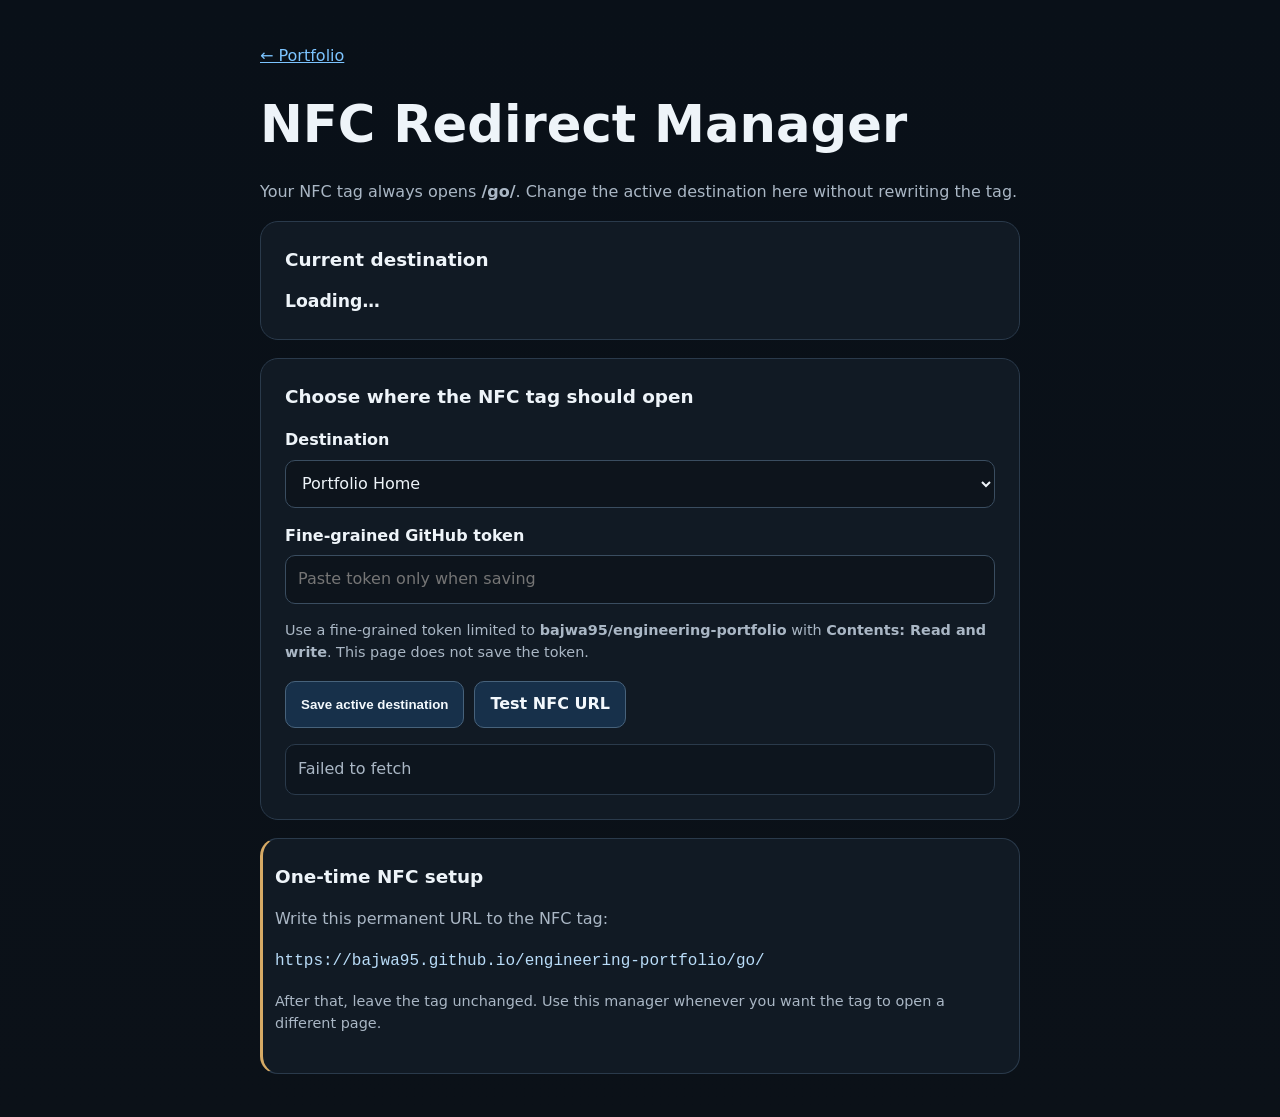
==== admin/index.html @ 786e5805 "Add NFC redirect manager" ====
<!doctype html>
<html lang="en">
<head>
  <meta charset="utf-8">
  <meta name="viewport" content="width=device-width,initial-scale=1">
  <meta name="robots" content="noindex,nofollow">
  <title>NFC Redirect Manager | Garry Engineering Portfolio</title>
  <style>
    :root{--bg:#0b1118;--panel:#111a24;--line:#2a3a4b;--text:#eef4f9;--muted:#aab7c5;--accent:#7cc4ff}
    *{box-sizing:border-box}body{margin:0;background:linear-gradient(180deg,#091018,var(--bg));color:var(--text);font:16px/1.55 system-ui,-apple-system,Segoe UI,Roboto,Arial,sans-serif}
    .wrap{width:min(760px,calc(100% - 30px));margin:44px auto}.card{background:var(--panel);border:1px solid var(--line);border-radius:18px;padding:24px;margin-bottom:18px}
    h1{font-size:clamp(2rem,5vw,3.2rem);margin:0 0 8px}h2{font-size:1.15rem;margin:0 0 14px}.muted{color:var(--muted)}
    label{display:block;font-weight:700;margin:16px 0 7px}select,input{width:100%;min-height:48px;border:1px solid #3a4d60;border-radius:10px;background:#0d141c;color:var(--text);padding:11px 12px;font:inherit}
    button,a.button{display:inline-flex;align-items:center;justify-content:center;min-height:46px;padding:10px 15px;border-radius:10px;border:1px solid #47627b;background:#17304a;color:#f3f8fc;font-weight:800;text-decoration:none;cursor:pointer}
    button:disabled{opacity:.55;cursor:not-allowed}.actions{display:flex;gap:10px;flex-wrap:wrap;margin-top:18px}.status{margin-top:16px;padding:12px;border-radius:10px;background:#0d151e;border:1px solid var(--line);color:var(--muted)}
    code{color:#b9dcf8}.current{font-size:1.08rem}.warning{border-left:3px solid #d6aa65;padding-left:12px}.small{font-size:.9rem}
  </style>
</head>
<body>
  <main class="wrap">
    <p class="muted"><a href="../" style="color:var(--accent)">← Portfolio</a></p>
    <h1>NFC Redirect Manager</h1>
    <p class="muted">Your NFC tag always opens <strong>/go/</strong>. Change the active destination here without rewriting the tag.</p>

    <section class="card">
      <h2>Current destination</h2>
      <div class="current"><strong id="currentLabel">Loading…</strong></div>
      <div class="muted" id="currentUrl"></div>
    </section>

    <section class="card">
      <h2>Choose where the NFC tag should open</h2>
      <label for="preset">Destination</label>
      <select id="preset">
        <option value="https://bajwa95.github.io/engineering-portfolio/">Portfolio Home</option>
        <option value="https://bajwa95.github.io/engineering-portfolio/projects/komo-cnc/">KOMO CNC Case Study</option>
        <option value="https://bajwa95.github.io/engineering-portfolio/projects/central-display/">Central Display Platform</option>
        <option value="https://bajwa95.github.io/engineering-portfolio/projects/roadmoji/">Roadmoji</option>
        <option value="https://bajwa95.github.io/engineering-portfolio/projects/d455-3d-scanner/">D455 3D Scanner</option>
        <option value="https://www.linkedin.com/in/gurwinderjit-singh/">LinkedIn Profile</option>
        <option value="https://github.com/bajwa95">GitHub Profile</option>
        <option value="custom">Custom URL…</option>
      </select>

      <div id="customWrap" hidden>
        <label for="customUrl">Custom URL</label>
        <input id="customUrl" type="url" inputmode="url" placeholder="https://example.com/page">
        <label for="customLabel">Display label</label>
        <input id="customLabel" type="text" placeholder="My custom page">
      </div>

      <label for="token">Fine-grained GitHub token</label>
      <input id="token" type="password" autocomplete="off" spellcheck="false" placeholder="Paste token only when saving">
      <p class="muted small">Use a fine-grained token limited to <strong>bajwa95/engineering-portfolio</strong> with <strong>Contents: Read and write</strong>. This page does not save the token.</p>

      <div class="actions">
        <button id="save" type="button">Save active destination</button>
        <a class="button" href="../go/" target="_blank" rel="noopener">Test NFC URL</a>
      </div>
      <div class="status" id="status" aria-live="polite">Ready.</div>
    </section>

    <section class="card warning">
      <h2>One-time NFC setup</h2>
      <p class="muted">Write this permanent URL to the NFC tag:</p>
      <p><code>https://bajwa95.github.io/engineering-portfolio/go/</code></p>
      <p class="muted small">After that, leave the tag unchanged. Use this manager whenever you want the tag to open a different page.</p>
    </section>
  </main>

  <script>
    const owner="bajwa95", repo="engineering-portfolio", path="go/config.json", branch="main";
    const api=`https://api.github.com/repos/${owner}/${repo}/contents/${path}`;
    const preset=document.getElementById("preset"), customWrap=document.getElementById("customWrap");
    const status=document.getElementById("status"), save=document.getElementById("save");
    let currentSha="";

    const labels={
      "https://bajwa95.github.io/engineering-portfolio/":"Portfolio Home",
      "https://bajwa95.github.io/engineering-portfolio/projects/komo-cnc/":"KOMO CNC Case Study",
      "https://bajwa95.github.io/engineering-portfolio/projects/central-display/":"Central Display Platform",
      "https://bajwa95.github.io/engineering-portfolio/projects/roadmoji/":"Roadmoji",
      "https://bajwa95.github.io/engineering-portfolio/projects/d455-3d-scanner/":"D455 3D Scanner",
      "https://www.linkedin.com/in/gurwinderjit-singh/":"LinkedIn Profile",
      "https://github.com/bajwa95":"GitHub Profile"
    };
    const decodeBase64Utf8=value=>new TextDecoder().decode(Uint8Array.from(atob(value.replace(/\n/g,"")),c=>c.charCodeAt(0)));
    const encodeBase64Utf8=value=>{
      const bytes=new TextEncoder().encode(value); let s="";
      bytes.forEach(b=>s+=String.fromCharCode(b)); return btoa(s);
    };
    async function loadCurrent(){
      try{
        const r=await fetch(api+"?ref="+branch+"&t="+Date.now(),{headers:{"Accept":"application/vnd.github+json"}});
        if(!r.ok) throw new Error("Could not read redirect config");
        const f=await r.json(); currentSha=f.sha;
        const cfg=JSON.parse(decodeBase64Utf8(f.content));
        document.getElementById("currentLabel").textContent=cfg.label||"Selected page";
        document.getElementById("currentUrl").textContent=cfg.target||"";
        if(labels[cfg.target]) preset.value=cfg.target; else {preset.value="custom"; customWrap.hidden=false; document.getElementById("customUrl").value=cfg.target||""; document.getElementById("customLabel").value=cfg.label||"";}
      }catch(e){status.textContent=e.message;}
    }
    preset.addEventListener("change",()=>{customWrap.hidden=preset.value!=="custom";});
    save.addEventListener("click",async()=>{
      const token=document.getElementById("token").value.trim();
      let target=preset.value, label=labels[target]||"Selected page";
      if(target==="custom"){target=document.getElementById("customUrl").value.trim(); label=document.getElementById("customLabel").value.trim()||"Custom page";}
      if(!/^https?:\/\//i.test(target)){status.textContent="Enter a valid http:// or https:// URL.";return;}
      if(!token){status.textContent="Paste your fine-grained GitHub token before saving.";return;}
      save.disabled=true; status.textContent="Saving…";
      try{
        const check=await fetch(api+"?ref="+branch+"&t="+Date.now(),{headers:{"Accept":"application/vnd.github+json"}});
        if(!check.ok) throw new Error("Could not refresh the current config");
        const latest=await check.json(); currentSha=latest.sha;
        const payload=JSON.stringify({label,target,updated_at:new Date().toISOString()},null,2)+"\n";
        const r=await fetch(api,{method:"PUT",headers:{"Accept":"application/vnd.github+json","Authorization":"Bearer "+token,"Content-Type":"application/json"},body:JSON.stringify({message:"Update NFC redirect destination",content:encodeBase64Utf8(payload),sha:currentSha,branch})});
        if(!r.ok){const err=await r.json().catch(()=>({}));throw new Error(err.message||("GitHub returned "+r.status));}
        const data=await r.json(); currentSha=data.content.sha;
        document.getElementById("currentLabel").textContent=label;
        document.getElementById("currentUrl").textContent=target;
        document.getElementById("token").value="";
        status.textContent="Saved. The NFC URL now points to: "+label;
      }catch(e){status.textContent="Save failed: "+e.message;}
      finally{save.disabled=false;}
    });
    loadCurrent();
  </script>
</body>
</html>
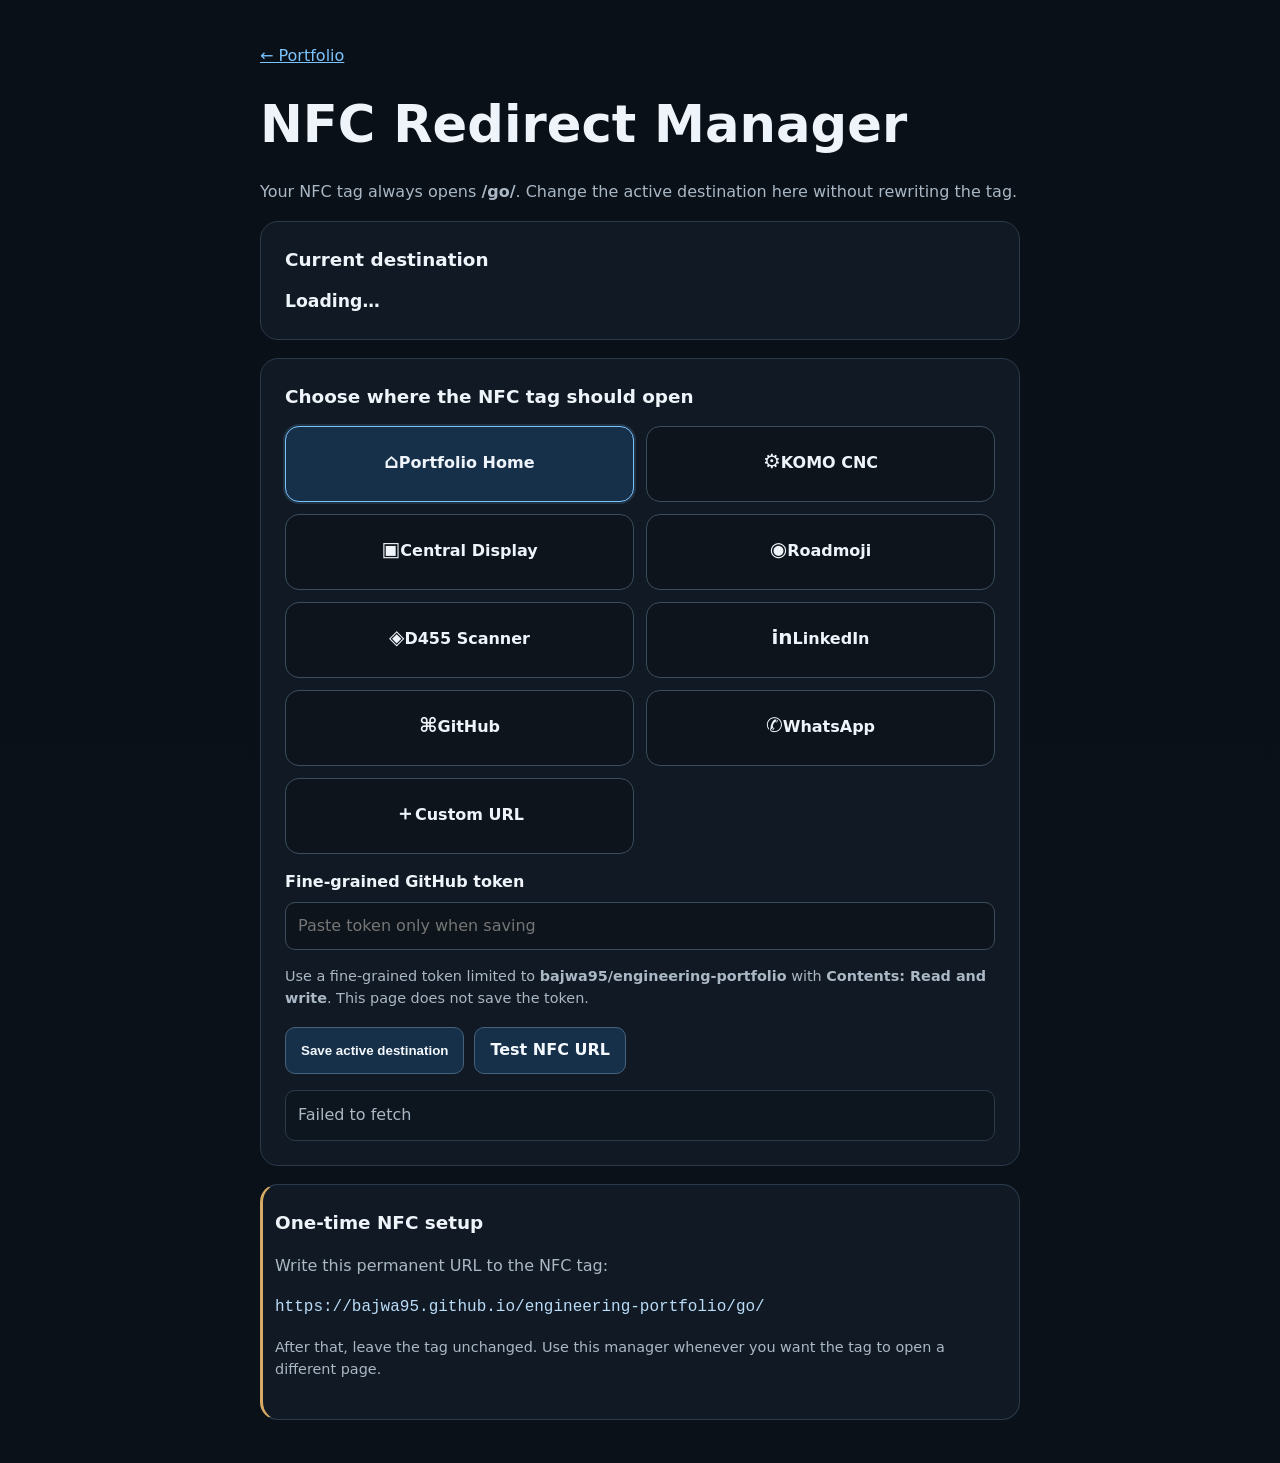
==== commit d5d27687: "Use mobile destination tiles and add WhatsApp redirect" ====
--- a/admin/index.html
+++ b/admin/index.html
@@ -10,10 +10,16 @@
     *{box-sizing:border-box}body{margin:0;background:linear-gradient(180deg,#091018,var(--bg));color:var(--text);font:16px/1.55 system-ui,-apple-system,Segoe UI,Roboto,Arial,sans-serif}
     .wrap{width:min(760px,calc(100% - 30px));margin:44px auto}.card{background:var(--panel);border:1px solid var(--line);border-radius:18px;padding:24px;margin-bottom:18px}
     h1{font-size:clamp(2rem,5vw,3.2rem);margin:0 0 8px}h2{font-size:1.15rem;margin:0 0 14px}.muted{color:var(--muted)}
-    label{display:block;font-weight:700;margin:16px 0 7px}select,input{width:100%;min-height:48px;border:1px solid #3a4d60;border-radius:10px;background:#0d141c;color:var(--text);padding:11px 12px;font:inherit}
+    label{display:block;font-weight:700;margin:16px 0 7px}input{width:100%;min-height:48px;border:1px solid #3a4d60;border-radius:10px;background:#0d141c;color:var(--text);padding:11px 12px;font:inherit}
     button,a.button{display:inline-flex;align-items:center;justify-content:center;min-height:46px;padding:10px 15px;border-radius:10px;border:1px solid #47627b;background:#17304a;color:#f3f8fc;font-weight:800;text-decoration:none;cursor:pointer}
     button:disabled{opacity:.55;cursor:not-allowed}.actions{display:flex;gap:10px;flex-wrap:wrap;margin-top:18px}.status{margin-top:16px;padding:12px;border-radius:10px;background:#0d151e;border:1px solid var(--line);color:var(--muted)}
     code{color:#b9dcf8}.current{font-size:1.08rem}.warning{border-left:3px solid #d6aa65;padding-left:12px}.small{font-size:.9rem}
+    .tile-grid{display:grid;grid-template-columns:repeat(2,minmax(0,1fr));gap:12px;margin-top:10px}
+    .tile{min-height:76px;padding:12px;border-radius:14px;border:1px solid #3a4d60;background:#0d141c;color:#eef4f9;font:inherit;font-weight:800;text-align:center;cursor:pointer;transition:.18s ease}
+    .tile:hover{border-color:var(--accent);background:#13202d}
+    .tile.active{border-color:var(--accent);background:#17304a;box-shadow:0 0 0 2px rgba(124,196,255,.15)}
+    .tile-icon{display:block;font-size:1.25rem;margin-bottom:4px}
+    @media(max-width:480px){.wrap{margin:24px auto}.card{padding:18px}.tile-grid{grid-template-columns:1fr 1fr}.tile{min-height:70px;padding:10px 8px;font-size:.92rem}}
   </style>
 </head>
 <body>
@@ -30,17 +36,18 @@
 
     <section class="card">
       <h2>Choose where the NFC tag should open</h2>
-      <label for="preset">Destination</label>
-      <select id="preset">
-        <option value="https://bajwa95.github.io/engineering-portfolio/">Portfolio Home</option>
-        <option value="https://bajwa95.github.io/engineering-portfolio/projects/komo-cnc/">KOMO CNC Case Study</option>
-        <option value="https://bajwa95.github.io/engineering-portfolio/projects/central-display/">Central Display Platform</option>
-        <option value="https://bajwa95.github.io/engineering-portfolio/projects/roadmoji/">Roadmoji</option>
-        <option value="https://bajwa95.github.io/engineering-portfolio/projects/d455-3d-scanner/">D455 3D Scanner</option>
-        <option value="https://www.linkedin.com/in/gurwinderjit-singh/">LinkedIn Profile</option>
-        <option value="https://github.com/bajwa95">GitHub Profile</option>
-        <option value="custom">Custom URL…</option>
-      </select>
+
+      <div class="tile-grid" id="presetGrid" aria-label="Destination choices">
+        <button type="button" class="tile active" data-value="https://bajwa95.github.io/engineering-portfolio/"><span class="tile-icon">⌂</span>Portfolio Home</button>
+        <button type="button" class="tile" data-value="https://bajwa95.github.io/engineering-portfolio/projects/komo-cnc/"><span class="tile-icon">⚙</span>KOMO CNC</button>
+        <button type="button" class="tile" data-value="https://bajwa95.github.io/engineering-portfolio/projects/central-display/"><span class="tile-icon">▣</span>Central Display</button>
+        <button type="button" class="tile" data-value="https://bajwa95.github.io/engineering-portfolio/projects/roadmoji/"><span class="tile-icon">◉</span>Roadmoji</button>
+        <button type="button" class="tile" data-value="https://bajwa95.github.io/engineering-portfolio/projects/d455-3d-scanner/"><span class="tile-icon">◈</span>D455 Scanner</button>
+        <button type="button" class="tile" data-value="https://www.linkedin.com/in/gurwinderjit-singh/"><span class="tile-icon">in</span>LinkedIn</button>
+        <button type="button" class="tile" data-value="https://github.com/bajwa95"><span class="tile-icon">⌘</span>GitHub</button>
+        <button type="button" class="tile" data-value="https://wa.me/1607109790?text=Hi%20Garry"><span class="tile-icon">✆</span>WhatsApp</button>
+        <button type="button" class="tile" data-value="custom"><span class="tile-icon">＋</span>Custom URL</button>
+      </div>
 
       <div id="customWrap" hidden>
         <label for="customUrl">Custom URL</label>
@@ -71,9 +78,11 @@
   <script>
     const owner="bajwa95", repo="engineering-portfolio", path="go/config.json", branch="main";
     const api=`https://api.github.com/repos/${owner}/${repo}/contents/${path}`;
-    const preset=document.getElementById("preset"), customWrap=document.getElementById("customWrap");
+    const customWrap=document.getElementById("customWrap");
+    const tiles=[...document.querySelectorAll(".tile")];
     const status=document.getElementById("status"), save=document.getElementById("save");
     let currentSha="";
+    let selectedValue="https://bajwa95.github.io/engineering-portfolio/";
 
     const labels={
       "https://bajwa95.github.io/engineering-portfolio/":"Portfolio Home",
@@ -82,13 +91,26 @@
       "https://bajwa95.github.io/engineering-portfolio/projects/roadmoji/":"Roadmoji",
       "https://bajwa95.github.io/engineering-portfolio/projects/d455-3d-scanner/":"D455 3D Scanner",
       "https://www.linkedin.com/in/gurwinderjit-singh/":"LinkedIn Profile",
-      "https://github.com/bajwa95":"GitHub Profile"
+      "https://github.com/bajwa95":"GitHub Profile",
+      "https://wa.me/1607109790?text=Hi%20Garry":"WhatsApp — Hi Garry"
     };
+
+    function setSelectedTile(value){
+      selectedValue=value;
+      tiles.forEach(tile=>tile.classList.toggle("active",tile.dataset.value===value));
+      customWrap.hidden=value!=="custom";
+    }
+
+    tiles.forEach(tile=>{
+      tile.addEventListener("click",()=>setSelectedTile(tile.dataset.value));
+    });
+
     const decodeBase64Utf8=value=>new TextDecoder().decode(Uint8Array.from(atob(value.replace(/\n/g,"")),c=>c.charCodeAt(0)));
     const encodeBase64Utf8=value=>{
       const bytes=new TextEncoder().encode(value); let s="";
       bytes.forEach(b=>s+=String.fromCharCode(b)); return btoa(s);
     };
+
     async function loadCurrent(){
       try{
         const r=await fetch(api+"?ref="+branch+"&t="+Date.now(),{headers:{"Accept":"application/vnd.github+json"}});
@@ -97,14 +119,22 @@
         const cfg=JSON.parse(decodeBase64Utf8(f.content));
         document.getElementById("currentLabel").textContent=cfg.label||"Selected page";
         document.getElementById("currentUrl").textContent=cfg.target||"";
-        if(labels[cfg.target]) preset.value=cfg.target; else {preset.value="custom"; customWrap.hidden=false; document.getElementById("customUrl").value=cfg.target||""; document.getElementById("customLabel").value=cfg.label||"";}
+        if(labels[cfg.target]) setSelectedTile(cfg.target);
+        else{
+          setSelectedTile("custom");
+          document.getElementById("customUrl").value=cfg.target||"";
+          document.getElementById("customLabel").value=cfg.label||"";
+        }
       }catch(e){status.textContent=e.message;}
     }
-    preset.addEventListener("change",()=>{customWrap.hidden=preset.value!=="custom";});
+
     save.addEventListener("click",async()=>{
       const token=document.getElementById("token").value.trim();
-      let target=preset.value, label=labels[target]||"Selected page";
-      if(target==="custom"){target=document.getElementById("customUrl").value.trim(); label=document.getElementById("customLabel").value.trim()||"Custom page";}
+      let target=selectedValue, label=labels[target]||"Selected page";
+      if(target==="custom"){
+        target=document.getElementById("customUrl").value.trim();
+        label=document.getElementById("customLabel").value.trim()||"Custom page";
+      }
       if(!/^https?:\/\//i.test(target)){status.textContent="Enter a valid http:// or https:// URL.";return;}
       if(!token){status.textContent="Paste your fine-grained GitHub token before saving.";return;}
       save.disabled=true; status.textContent="Saving…";
@@ -123,6 +153,7 @@
       }catch(e){status.textContent="Save failed: "+e.message;}
       finally{save.disabled=false;}
     });
+
     loadCurrent();
   </script>
 </body>
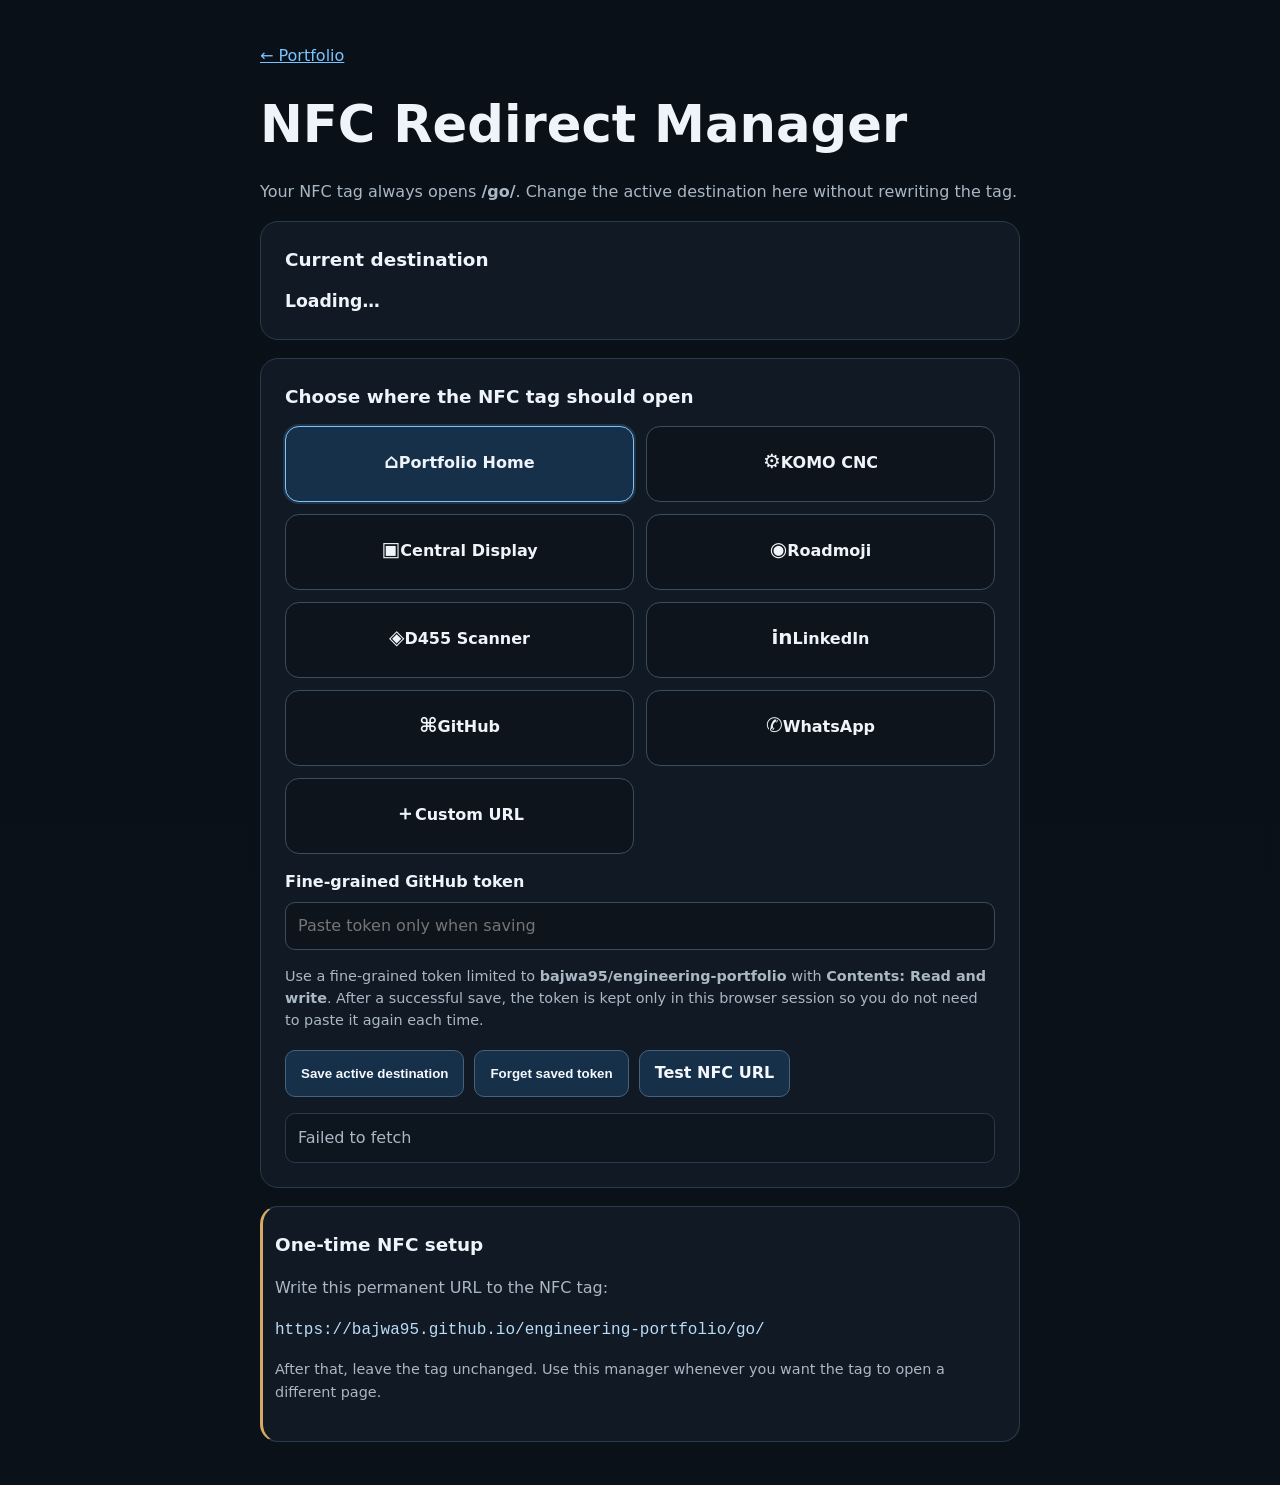
==== commit d2c0e2d2: "Remember NFC admin token for browser session" ====
--- a/admin/index.html
+++ b/admin/index.html
@@ -45,7 +45,7 @@
         <button type="button" class="tile" data-value="https://bajwa95.github.io/engineering-portfolio/projects/d455-3d-scanner/"><span class="tile-icon">◈</span>D455 Scanner</button>
         <button type="button" class="tile" data-value="https://www.linkedin.com/in/gurwinderjit-singh/"><span class="tile-icon">in</span>LinkedIn</button>
         <button type="button" class="tile" data-value="https://github.com/bajwa95"><span class="tile-icon">⌘</span>GitHub</button>
-        <button type="button" class="tile" data-value="https://wa.me/1607109790?text=Hi%20Garry"><span class="tile-icon">✆</span>WhatsApp</button>
+        <button type="button" class="tile" data-value="https://wa.me/16047109790?text=Hi%20Garry"><span class="tile-icon">✆</span>WhatsApp</button>
         <button type="button" class="tile" data-value="custom"><span class="tile-icon">＋</span>Custom URL</button>
       </div>
 
@@ -58,10 +58,11 @@
 
       <label for="token">Fine-grained GitHub token</label>
       <input id="token" type="password" autocomplete="off" spellcheck="false" placeholder="Paste token only when saving">
-      <p class="muted small">Use a fine-grained token limited to <strong>bajwa95/engineering-portfolio</strong> with <strong>Contents: Read and write</strong>. This page does not save the token.</p>
+      <p class="muted small">Use a fine-grained token limited to <strong>bajwa95/engineering-portfolio</strong> with <strong>Contents: Read and write</strong>. After a successful save, the token is kept only in this browser session so you do not need to paste it again each time.</p>
 
       <div class="actions">
         <button id="save" type="button">Save active destination</button>
+        <button id="forgetToken" type="button">Forget saved token</button>
         <a class="button" href="../go/" target="_blank" rel="noopener">Test NFC URL</a>
       </div>
       <div class="status" id="status" aria-live="polite">Ready.</div>
@@ -80,9 +81,17 @@
     const api=`https://api.github.com/repos/${owner}/${repo}/contents/${path}`;
     const customWrap=document.getElementById("customWrap");
     const tiles=[...document.querySelectorAll(".tile")];
-    const status=document.getElementById("status"), save=document.getElementById("save");
+    const status=document.getElementById("status"), save=document.getElementById("save"), forgetToken=document.getElementById("forgetToken"), tokenInput=document.getElementById("token");
     let currentSha="";
     let selectedValue="https://bajwa95.github.io/engineering-portfolio/";
+    const SESSION_TOKEN_KEY="engineeringPortfolioGithubToken";
+    try{
+      const savedToken=sessionStorage.getItem(SESSION_TOKEN_KEY);
+      if(savedToken){
+        tokenInput.value=savedToken;
+        status.textContent="GitHub token loaded for this browser session.";
+      }
+    }catch(e){}
 
     const labels={
       "https://bajwa95.github.io/engineering-portfolio/":"Portfolio Home",
@@ -92,7 +101,7 @@
       "https://bajwa95.github.io/engineering-portfolio/projects/d455-3d-scanner/":"D455 3D Scanner",
       "https://www.linkedin.com/in/gurwinderjit-singh/":"LinkedIn Profile",
       "https://github.com/bajwa95":"GitHub Profile",
-      "https://wa.me/1607109790?text=Hi%20Garry":"WhatsApp — Hi Garry"
+      "https://wa.me/16047109790?text=Hi%20Garry":"WhatsApp — Hi Garry"
     };
 
     function setSelectedTile(value){
@@ -128,8 +137,14 @@
       }catch(e){status.textContent=e.message;}
     }
 
+    forgetToken.addEventListener("click",()=>{
+      try{sessionStorage.removeItem(SESSION_TOKEN_KEY);}catch(e){}
+      tokenInput.value="";
+      status.textContent="Saved session token cleared.";
+    });
+
     save.addEventListener("click",async()=>{
-      const token=document.getElementById("token").value.trim();
+      const token=tokenInput.value.trim();
       let target=selectedValue, label=labels[target]||"Selected page";
       if(target==="custom"){
         target=document.getElementById("customUrl").value.trim();
@@ -146,10 +161,10 @@
         const r=await fetch(api,{method:"PUT",headers:{"Accept":"application/vnd.github+json","Authorization":"Bearer "+token,"Content-Type":"application/json"},body:JSON.stringify({message:"Update NFC redirect destination",content:encodeBase64Utf8(payload),sha:currentSha,branch})});
         if(!r.ok){const err=await r.json().catch(()=>({}));throw new Error(err.message||("GitHub returned "+r.status));}
         const data=await r.json(); currentSha=data.content.sha;
+        try{sessionStorage.setItem(SESSION_TOKEN_KEY,token);}catch(e){}
         document.getElementById("currentLabel").textContent=label;
         document.getElementById("currentUrl").textContent=target;
-        document.getElementById("token").value="";
-        status.textContent="Saved. The NFC URL now points to: "+label;
+        status.textContent="Saved. The NFC URL now points to: "+label+" · Token kept for this browser session.";
       }catch(e){status.textContent="Save failed: "+e.message;}
       finally{save.disabled=false;}
     });
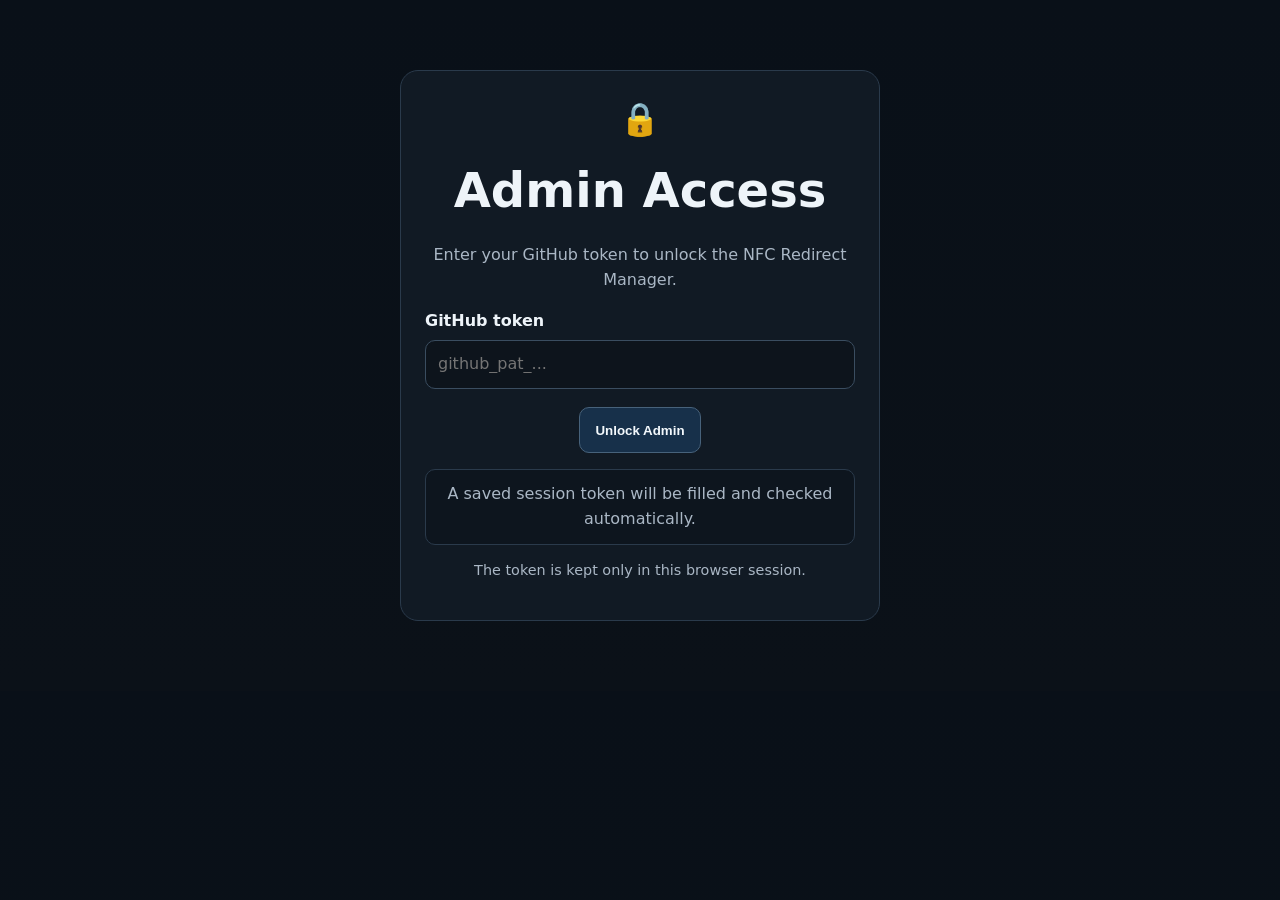
==== commit 749b2e1d: "Gate NFC admin behind validated session token" ====
--- a/admin/index.html
+++ b/admin/index.html
@@ -8,22 +8,37 @@
   <style>
     :root{--bg:#0b1118;--panel:#111a24;--line:#2a3a4b;--text:#eef4f9;--muted:#aab7c5;--accent:#7cc4ff}
     *{box-sizing:border-box}body{margin:0;background:linear-gradient(180deg,#091018,var(--bg));color:var(--text);font:16px/1.55 system-ui,-apple-system,Segoe UI,Roboto,Arial,sans-serif}
-    .wrap{width:min(760px,calc(100% - 30px));margin:44px auto}.card{background:var(--panel);border:1px solid var(--line);border-radius:18px;padding:24px;margin-bottom:18px}
-    h1{font-size:clamp(2rem,5vw,3.2rem);margin:0 0 8px}h2{font-size:1.15rem;margin:0 0 14px}.muted{color:var(--muted)}
-    label{display:block;font-weight:700;margin:16px 0 7px}input{width:100%;min-height:48px;border:1px solid #3a4d60;border-radius:10px;background:#0d141c;color:var(--text);padding:11px 12px;font:inherit}
+    .wrap{width:min(760px,calc(100% - 30px));margin:44px auto}.lock-wrap{width:min(480px,calc(100% - 30px));margin:70px auto}
+    .card{background:var(--panel);border:1px solid var(--line);border-radius:18px;padding:24px;margin-bottom:18px}.lock-card{text-align:center}
+    h1{font-size:clamp(2rem,5vw,3.2rem);margin:0 0 8px}.lock-card h1{font-size:clamp(2rem,7vw,3rem)}h2{font-size:1.15rem;margin:0 0 14px}.muted{color:var(--muted)}
+    label{display:block;font-weight:700;margin:16px 0 7px;text-align:left}input{width:100%;min-height:48px;border:1px solid #3a4d60;border-radius:10px;background:#0d141c;color:var(--text);padding:11px 12px;font:inherit}
     button,a.button{display:inline-flex;align-items:center;justify-content:center;min-height:46px;padding:10px 15px;border-radius:10px;border:1px solid #47627b;background:#17304a;color:#f3f8fc;font-weight:800;text-decoration:none;cursor:pointer}
     button:disabled{opacity:.55;cursor:not-allowed}.actions{display:flex;gap:10px;flex-wrap:wrap;margin-top:18px}.status{margin-top:16px;padding:12px;border-radius:10px;background:#0d151e;border:1px solid var(--line);color:var(--muted)}
     code{color:#b9dcf8}.current{font-size:1.08rem}.warning{border-left:3px solid #d6aa65;padding-left:12px}.small{font-size:.9rem}
     .tile-grid{display:grid;grid-template-columns:repeat(2,minmax(0,1fr));gap:12px;margin-top:10px}
     .tile{min-height:76px;padding:12px;border-radius:14px;border:1px solid #3a4d60;background:#0d141c;color:#eef4f9;font:inherit;font-weight:800;text-align:center;cursor:pointer;transition:.18s ease}
-    .tile:hover{border-color:var(--accent);background:#13202d}
-    .tile.active{border-color:var(--accent);background:#17304a;box-shadow:0 0 0 2px rgba(124,196,255,.15)}
-    .tile-icon{display:block;font-size:1.25rem;margin-bottom:4px}
-    @media(max-width:480px){.wrap{margin:24px auto}.card{padding:18px}.tile-grid{grid-template-columns:1fr 1fr}.tile{min-height:70px;padding:10px 8px;font-size:.92rem}}
+    .tile:hover{border-color:var(--accent);background:#13202d}.tile.active{border-color:var(--accent);background:#17304a;box-shadow:0 0 0 2px rgba(124,196,255,.15)}
+    .tile-icon{display:block;font-size:1.25rem;margin-bottom:4px}[hidden]{display:none!important}
+    @media(max-width:480px){.wrap{margin:24px auto}.lock-wrap{margin:38px auto}.card{padding:18px}.tile{min-height:70px;padding:10px 8px;font-size:.92rem}}
   </style>
 </head>
 <body>
-  <main class="wrap">
+  <main id="lockScreen" class="lock-wrap">
+    <section class="card lock-card">
+      <div style="font-size:2rem;margin-bottom:8px">🔒</div>
+      <h1>Admin Access</h1>
+      <p class="muted">Enter your GitHub token to unlock the NFC Redirect Manager.</p>
+      <label for="unlockToken">GitHub token</label>
+      <input id="unlockToken" type="password" autocomplete="off" spellcheck="false" placeholder="github_pat_...">
+      <div class="actions" style="justify-content:center">
+        <button id="unlock" type="button">Unlock Admin</button>
+      </div>
+      <div class="status" id="lockStatus" aria-live="polite">A saved session token will be filled and checked automatically.</div>
+      <p class="muted small">The token is kept only in this browser session.</p>
+    </section>
+  </main>
+
+  <main id="adminScreen" class="wrap" hidden>
     <p class="muted"><a href="../" style="color:var(--accent)">← Portfolio</a></p>
     <h1>NFC Redirect Manager</h1>
     <p class="muted">Your NFC tag always opens <strong>/go/</strong>. Change the active destination here without rewriting the tag.</p>
@@ -36,7 +51,6 @@
 
     <section class="card">
       <h2>Choose where the NFC tag should open</h2>
-
       <div class="tile-grid" id="presetGrid" aria-label="Destination choices">
         <button type="button" class="tile active" data-value="https://bajwa95.github.io/engineering-portfolio/"><span class="tile-icon">⌂</span>Portfolio Home</button>
         <button type="button" class="tile" data-value="https://bajwa95.github.io/engineering-portfolio/projects/komo-cnc/"><span class="tile-icon">⚙</span>KOMO CNC</button>
@@ -56,13 +70,9 @@
         <input id="customLabel" type="text" placeholder="My custom page">
       </div>
 
-      <label for="token">Fine-grained GitHub token</label>
-      <input id="token" type="password" autocomplete="off" spellcheck="false" placeholder="Paste token only when saving">
-      <p class="muted small">Use a fine-grained token limited to <strong>bajwa95/engineering-portfolio</strong> with <strong>Contents: Read and write</strong>. After a successful save, the token is kept only in this browser session so you do not need to paste it again each time.</p>
-
       <div class="actions">
         <button id="save" type="button">Save active destination</button>
-        <button id="forgetToken" type="button">Forget saved token</button>
+        <button id="lockAdmin" type="button">Lock Admin</button>
         <a class="button" href="../go/" target="_blank" rel="noopener">Test NFC URL</a>
       </div>
       <div class="status" id="status" aria-live="polite">Ready.</div>
@@ -79,19 +89,23 @@
   <script>
     const owner="bajwa95", repo="engineering-portfolio", path="go/config.json", branch="main";
     const api=`https://api.github.com/repos/${owner}/${repo}/contents/${path}`;
+    const repoApi=`https://api.github.com/repos/${owner}/${repo}`;
+    const SESSION_TOKEN_KEY="engineeringPortfolioGithubToken";
+
+    const lockScreen=document.getElementById("lockScreen");
+    const adminScreen=document.getElementById("adminScreen");
+    const unlockToken=document.getElementById("unlockToken");
+    const unlock=document.getElementById("unlock");
+    const lockStatus=document.getElementById("lockStatus");
     const customWrap=document.getElementById("customWrap");
     const tiles=[...document.querySelectorAll(".tile")];
-    const status=document.getElementById("status"), save=document.getElementById("save"), forgetToken=document.getElementById("forgetToken"), tokenInput=document.getElementById("token");
+    const status=document.getElementById("status");
+    const save=document.getElementById("save");
+    const lockAdmin=document.getElementById("lockAdmin");
+
     let currentSha="";
     let selectedValue="https://bajwa95.github.io/engineering-portfolio/";
-    const SESSION_TOKEN_KEY="engineeringPortfolioGithubToken";
-    try{
-      const savedToken=sessionStorage.getItem(SESSION_TOKEN_KEY);
-      if(savedToken){
-        tokenInput.value=savedToken;
-        status.textContent="GitHub token loaded for this browser session.";
-      }
-    }catch(e){}
+    let activeToken="";
 
     const labels={
       "https://bajwa95.github.io/engineering-portfolio/":"Portfolio Home",
@@ -104,21 +118,19 @@
       "https://wa.me/16047109790?text=Hi%20Garry":"WhatsApp — Hi Garry"
     };
 
+    const decodeBase64Utf8=value=>new TextDecoder().decode(Uint8Array.from(atob(value.replace(/\n/g,"")),c=>c.charCodeAt(0)));
+    const encodeBase64Utf8=value=>{
+      const bytes=new TextEncoder().encode(value); let s="";
+      bytes.forEach(b=>s+=String.fromCharCode(b)); return btoa(s);
+    };
+
     function setSelectedTile(value){
       selectedValue=value;
       tiles.forEach(tile=>tile.classList.toggle("active",tile.dataset.value===value));
       customWrap.hidden=value!=="custom";
     }
 
-    tiles.forEach(tile=>{
-      tile.addEventListener("click",()=>setSelectedTile(tile.dataset.value));
-    });
-
-    const decodeBase64Utf8=value=>new TextDecoder().decode(Uint8Array.from(atob(value.replace(/\n/g,"")),c=>c.charCodeAt(0)));
-    const encodeBase64Utf8=value=>{
-      const bytes=new TextEncoder().encode(value); let s="";
-      bytes.forEach(b=>s+=String.fromCharCode(b)); return btoa(s);
-    };
+    tiles.forEach(tile=>tile.addEventListener("click",()=>setSelectedTile(tile.dataset.value)));
 
     async function loadCurrent(){
       try{
@@ -137,39 +149,103 @@
       }catch(e){status.textContent=e.message;}
     }
 
-    forgetToken.addEventListener("click",()=>{
+    async function validateAndUnlock(token,automatic=false){
+      token=String(token||"").trim();
+      if(!token){
+        lockStatus.textContent="Enter your GitHub token.";
+        return;
+      }
+      unlock.disabled=true;
+      lockStatus.textContent=automatic?"Checking saved session token…":"Validating token…";
+      try{
+        const r=await fetch(repoApi+"?t="+Date.now(),{
+          headers:{
+            "Accept":"application/vnd.github+json",
+            "Authorization":"Bearer "+token
+          }
+        });
+        if(!r.ok) throw new Error(r.status===401?"Token is invalid or expired.":"Token could not be validated.");
+        activeToken=token;
+        try{sessionStorage.setItem(SESSION_TOKEN_KEY,token);}catch(e){}
+        lockScreen.hidden=true;
+        adminScreen.hidden=false;
+        status.textContent="Admin unlocked for this browser session.";
+        await loadCurrent();
+      }catch(e){
+        activeToken="";
+        try{sessionStorage.removeItem(SESSION_TOKEN_KEY);}catch(err){}
+        lockStatus.textContent=e.message;
+      }finally{
+        unlock.disabled=false;
+      }
+    }
+
+    unlock.addEventListener("click",()=>validateAndUnlock(unlockToken.value));
+    unlockToken.addEventListener("keydown",e=>{if(e.key==="Enter") validateAndUnlock(unlockToken.value);});
+
+    lockAdmin.addEventListener("click",()=>{
+      activeToken="";
       try{sessionStorage.removeItem(SESSION_TOKEN_KEY);}catch(e){}
-      tokenInput.value="";
-      status.textContent="Saved session token cleared.";
+      unlockToken.value="";
+      adminScreen.hidden=true;
+      lockScreen.hidden=false;
+      lockStatus.textContent="Admin locked. Enter your GitHub token to continue.";
     });
 
     save.addEventListener("click",async()=>{
-      const token=tokenInput.value.trim();
       let target=selectedValue, label=labels[target]||"Selected page";
       if(target==="custom"){
         target=document.getElementById("customUrl").value.trim();
         label=document.getElementById("customLabel").value.trim()||"Custom page";
       }
       if(!/^https?:\/\//i.test(target)){status.textContent="Enter a valid http:// or https:// URL.";return;}
-      if(!token){status.textContent="Paste your fine-grained GitHub token before saving.";return;}
+      if(!activeToken){
+        adminScreen.hidden=true;
+        lockScreen.hidden=false;
+        lockStatus.textContent="Your session is locked. Enter your GitHub token.";
+        return;
+      }
       save.disabled=true; status.textContent="Saving…";
       try{
         const check=await fetch(api+"?ref="+branch+"&t="+Date.now(),{headers:{"Accept":"application/vnd.github+json"}});
         if(!check.ok) throw new Error("Could not refresh the current config");
         const latest=await check.json(); currentSha=latest.sha;
         const payload=JSON.stringify({label,target,updated_at:new Date().toISOString()},null,2)+"\n";
-        const r=await fetch(api,{method:"PUT",headers:{"Accept":"application/vnd.github+json","Authorization":"Bearer "+token,"Content-Type":"application/json"},body:JSON.stringify({message:"Update NFC redirect destination",content:encodeBase64Utf8(payload),sha:currentSha,branch})});
-        if(!r.ok){const err=await r.json().catch(()=>({}));throw new Error(err.message||("GitHub returned "+r.status));}
+        const r=await fetch(api,{
+          method:"PUT",
+          headers:{
+            "Accept":"application/vnd.github+json",
+            "Authorization":"Bearer "+activeToken,
+            "Content-Type":"application/json"
+          },
+          body:JSON.stringify({message:"Update NFC redirect destination",content:encodeBase64Utf8(payload),sha:currentSha,branch})
+        });
+        if(!r.ok){
+          const err=await r.json().catch(()=>({}));
+          if(r.status===401||r.status===403){
+            activeToken="";
+            try{sessionStorage.removeItem(SESSION_TOKEN_KEY);}catch(e){}
+            adminScreen.hidden=true;
+            lockScreen.hidden=false;
+            unlockToken.value="";
+          }
+          throw new Error(err.message||("GitHub returned "+r.status));
+        }
         const data=await r.json(); currentSha=data.content.sha;
-        try{sessionStorage.setItem(SESSION_TOKEN_KEY,token);}catch(e){}
         document.getElementById("currentLabel").textContent=label;
         document.getElementById("currentUrl").textContent=target;
-        status.textContent="Saved. The NFC URL now points to: "+label+" · Token kept for this browser session.";
+        status.textContent="Saved. The NFC URL now points to: "+label;
       }catch(e){status.textContent="Save failed: "+e.message;}
       finally{save.disabled=false;}
     });
 
-    loadCurrent();
+    try{
+      const savedToken=sessionStorage.getItem(SESSION_TOKEN_KEY)||"";
+      if(savedToken){
+        unlockToken.value=savedToken;
+        validateAndUnlock(savedToken,true);
+      }
+    }catch(e){}
   </script>
 </body>
 </html>
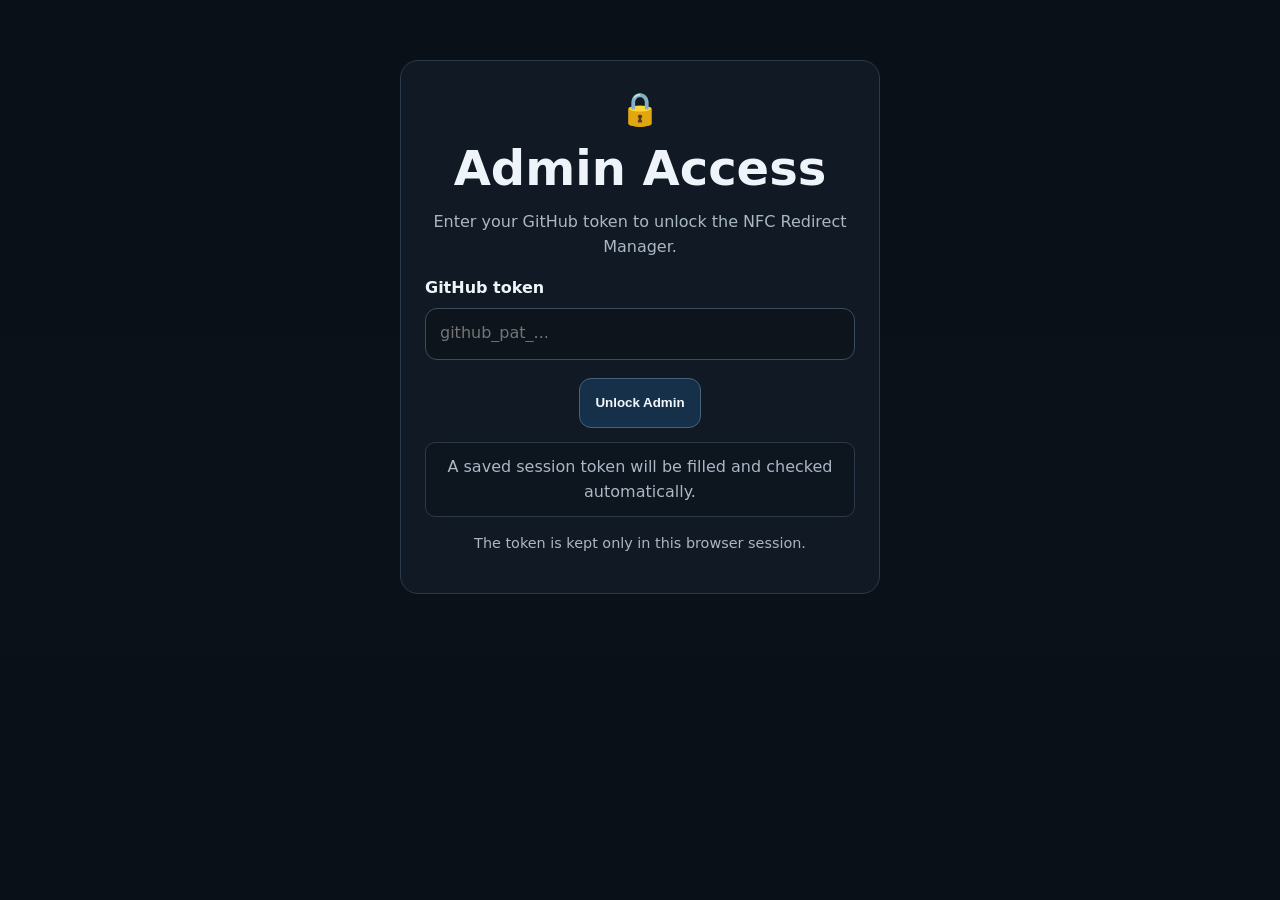
==== commit 34783337: "Improve NFC admin mobile layout" ====
--- a/admin/index.html
+++ b/admin/index.html
@@ -8,18 +8,28 @@
   <style>
     :root{--bg:#0b1118;--panel:#111a24;--line:#2a3a4b;--text:#eef4f9;--muted:#aab7c5;--accent:#7cc4ff}
     *{box-sizing:border-box}body{margin:0;background:linear-gradient(180deg,#091018,var(--bg));color:var(--text);font:16px/1.55 system-ui,-apple-system,Segoe UI,Roboto,Arial,sans-serif}
-    .wrap{width:min(760px,calc(100% - 30px));margin:44px auto}.lock-wrap{width:min(480px,calc(100% - 30px));margin:70px auto}
+    .wrap{width:min(760px,calc(100% - 30px));margin:34px auto 80px}.lock-wrap{width:min(480px,calc(100% - 30px));margin:60px auto}
     .card{background:var(--panel);border:1px solid var(--line);border-radius:18px;padding:24px;margin-bottom:18px}.lock-card{text-align:center}
-    h1{font-size:clamp(2rem,5vw,3.2rem);margin:0 0 8px}.lock-card h1{font-size:clamp(2rem,7vw,3rem)}h2{font-size:1.15rem;margin:0 0 14px}.muted{color:var(--muted)}
-    label{display:block;font-weight:700;margin:16px 0 7px;text-align:left}input{width:100%;min-height:48px;border:1px solid #3a4d60;border-radius:10px;background:#0d141c;color:var(--text);padding:11px 12px;font:inherit}
-    button,a.button{display:inline-flex;align-items:center;justify-content:center;min-height:46px;padding:10px 15px;border-radius:10px;border:1px solid #47627b;background:#17304a;color:#f3f8fc;font-weight:800;text-decoration:none;cursor:pointer}
-    button:disabled{opacity:.55;cursor:not-allowed}.actions{display:flex;gap:10px;flex-wrap:wrap;margin-top:18px}.status{margin-top:16px;padding:12px;border-radius:10px;background:#0d151e;border:1px solid var(--line);color:var(--muted)}
-    code{color:#b9dcf8}.current{font-size:1.08rem}.warning{border-left:3px solid #d6aa65;padding-left:12px}.small{font-size:.9rem}
+    .topbar{display:flex;align-items:flex-start;justify-content:space-between;gap:16px;margin-bottom:18px}.topbar-copy{min-width:0}.back-link{display:inline-block;margin-bottom:8px;color:var(--accent);font-size:.92rem}
+    h1{font-size:clamp(2rem,5vw,3.2rem);line-height:1.08;margin:0 0 8px}.lock-card h1{font-size:clamp(2rem,7vw,3rem)}h2{font-size:1.1rem;margin:0 0 14px}.muted{color:var(--muted)}
+    label{display:block;font-weight:700;margin:16px 0 7px;text-align:left}input{width:100%;min-height:52px;border:1px solid #3a4d60;border-radius:12px;background:#0d141c;color:var(--text);padding:12px 14px;font:inherit;font-size:16px}
+    button,a.button{display:inline-flex;align-items:center;justify-content:center;min-height:50px;padding:11px 15px;border-radius:12px;border:1px solid #47627b;background:#17304a;color:#f3f8fc;font-weight:800;text-decoration:none;cursor:pointer}
+    button:disabled{opacity:.55;cursor:not-allowed}.actions{display:flex;gap:10px;flex-wrap:wrap;margin-top:18px}.save-button{background:#1d527a;border-color:#6ab8ef}.status{margin-top:14px;padding:12px;border-radius:10px;background:#0d151e;border:1px solid var(--line);color:var(--muted);overflow-wrap:anywhere}
+    code{color:#b9dcf8}.current{font-size:1.08rem}.current-url{margin-top:4px;font-size:.86rem;overflow-wrap:anywhere}.warning{border-left:3px solid #d6aa65;padding-left:12px}.small{font-size:.9rem}
     .tile-grid{display:grid;grid-template-columns:repeat(2,minmax(0,1fr));gap:12px;margin-top:10px}
-    .tile{min-height:76px;padding:12px;border-radius:14px;border:1px solid #3a4d60;background:#0d141c;color:#eef4f9;font:inherit;font-weight:800;text-align:center;cursor:pointer;transition:.18s ease}
+    .tile{min-height:86px;padding:12px 10px;border-radius:15px;border:1px solid #3a4d60;background:#0d141c;color:#eef4f9;font:inherit;font-weight:800;text-align:center;cursor:pointer;transition:.18s ease;touch-action:manipulation}
     .tile:hover{border-color:var(--accent);background:#13202d}.tile.active{border-color:var(--accent);background:#17304a;box-shadow:0 0 0 2px rgba(124,196,255,.15)}
-    .tile-icon{display:block;font-size:1.25rem;margin-bottom:4px}[hidden]{display:none!important}
-    @media(max-width:480px){.wrap{margin:24px auto}.lock-wrap{margin:38px auto}.card{padding:18px}.tile{min-height:70px;padding:10px 8px;font-size:.92rem}}
+    .tile-icon{display:block;font-size:1.45rem;line-height:1;margin-bottom:8px}.active-note{display:inline-flex;align-items:center;gap:7px;margin-top:10px;padding:6px 10px;border-radius:999px;background:#0d151e;border:1px solid var(--line);font-size:.8rem;color:var(--muted)}
+    .active-dot{width:8px;height:8px;border-radius:50%;background:#78d6a3}.mobile-actions{position:sticky;bottom:0;z-index:10;margin:18px -8px 0;padding:10px 8px 12px;background:linear-gradient(180deg,rgba(11,17,24,0),rgba(11,17,24,.96) 30%)}.mobile-actions .actions{margin:0}.mobile-actions button,.mobile-actions a{flex:1 1 145px}
+    [hidden]{display:none!important}
+    @media(max-width:560px){
+      body{font-size:15px}.wrap{width:calc(100% - 20px);margin:16px auto 64px}.lock-wrap{width:calc(100% - 20px);margin:24px auto}.card{padding:16px;border-radius:16px;margin-bottom:12px}
+      .topbar{margin-bottom:12px}.topbar h1{font-size:1.65rem}.topbar .muted{margin:5px 0 0;font-size:.9rem}.back-link{margin-bottom:5px}
+      .tile-grid{gap:9px}.tile{min-height:82px;padding:10px 7px;border-radius:13px;font-size:.9rem}.tile-icon{font-size:1.35rem;margin-bottom:6px}
+      .current{font-size:1rem}.current-url{font-size:.78rem}.status{font-size:.85rem}
+      .mobile-actions{margin-left:-4px;margin-right:-4px}.mobile-actions .actions{display:grid;grid-template-columns:1fr 1fr}.mobile-actions .save-button{grid-column:1/-1;min-height:54px;font-size:1rem}
+      .lock-card{padding:22px 18px}.lock-card .actions button{width:100%;min-height:54px}
+    }
   </style>
 </head>
 <body>
@@ -39,14 +49,19 @@
   </main>
 
   <main id="adminScreen" class="wrap" hidden>
-    <p class="muted"><a href="../" style="color:var(--accent)">← Portfolio</a></p>
-    <h1>NFC Redirect Manager</h1>
-    <p class="muted">Your NFC tag always opens <strong>/go/</strong>. Change the active destination here without rewriting the tag.</p>
+    <div class="topbar">
+      <div class="topbar-copy">
+        <a class="back-link" href="../">← Portfolio</a>
+        <h1>NFC Redirect Manager</h1>
+        <p class="muted">Tap a destination, then save. Your NFC tag always stays on <strong>/go/</strong>.</p>
+      </div>
+    </div>
 
     <section class="card">
       <h2>Current destination</h2>
       <div class="current"><strong id="currentLabel">Loading…</strong></div>
-      <div class="muted" id="currentUrl"></div>
+      <div class="muted current-url" id="currentUrl"></div>
+      <div class="active-note"><span class="active-dot"></span>Active NFC destination</div>
     </section>
 
     <section class="card">
@@ -70,12 +85,14 @@
         <input id="customLabel" type="text" placeholder="My custom page">
       </div>
 
-      <div class="actions">
-        <button id="save" type="button">Save active destination</button>
-        <button id="lockAdmin" type="button">Lock Admin</button>
-        <a class="button" href="../go/" target="_blank" rel="noopener">Test NFC URL</a>
-      </div>
       <div class="status" id="status" aria-live="polite">Ready.</div>
+      <div class="mobile-actions">
+        <div class="actions">
+          <button id="save" class="save-button" type="button">Save Destination</button>
+          <a class="button" href="../go/" target="_blank" rel="noopener">Test NFC</a>
+          <button id="lockAdmin" type="button">Lock</button>
+        </div>
+      </div>
     </section>
 
     <section class="card warning">
